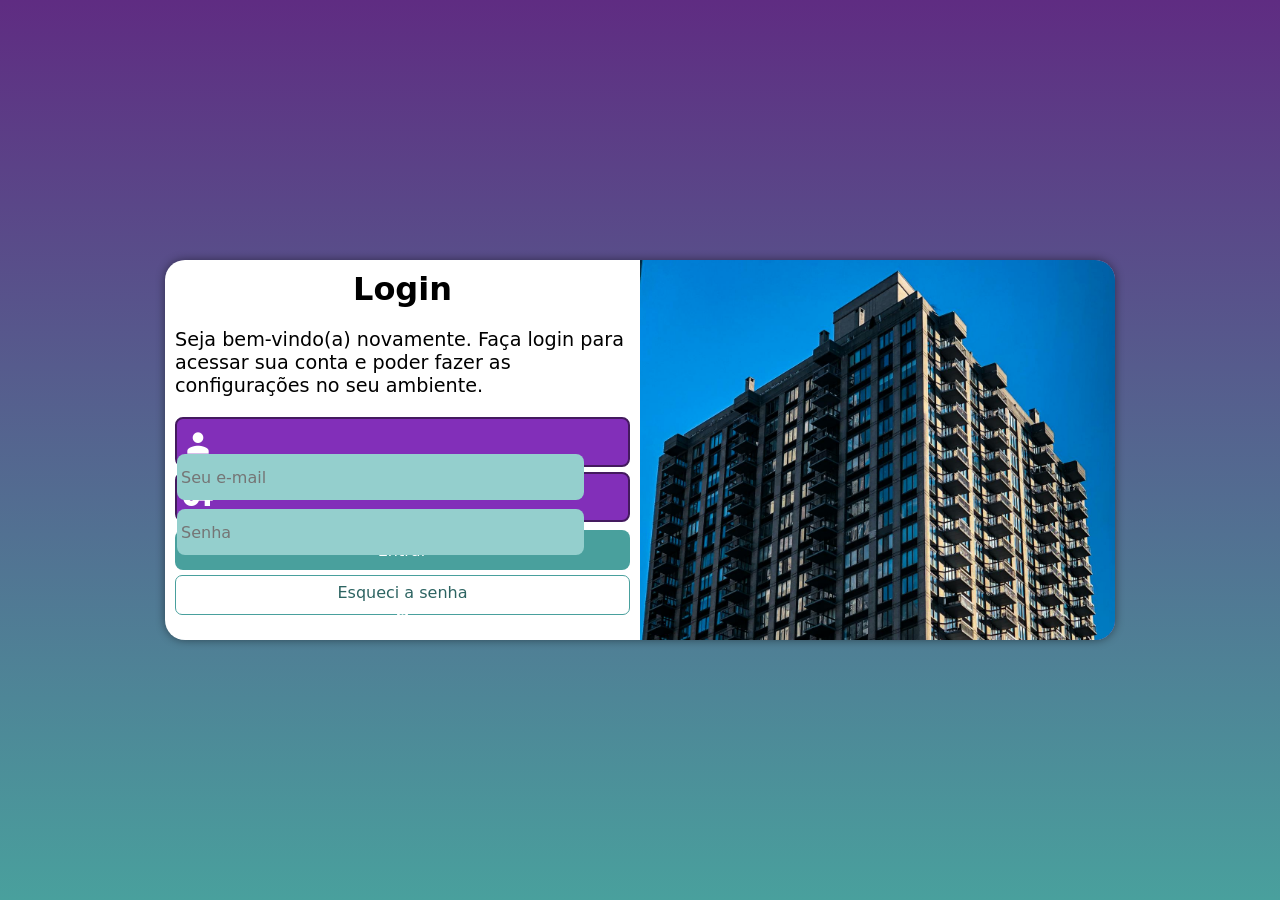
==== index.html @ b293b294 "archive" ====
<!DOCTYPE html>
<html lang="pt-br">
<head>
    <meta charset="UTF-8">
    <meta name="viewport" content="width=device-width, initial-scale=1.0">
    <title>Login</title>
    <link href="https://fonts.googleapis.com/icon?family=Material+Icons"
      rel="stylesheet">
    <link rel="stylesheet" href="estilos/style.css">
    <link rel="stylesheet" href="estilos/media-query.css">
</head>
<body>
    <main>
        <section id="login">
            <div id="img">
                
            </div>
            <div id="form">
                <h1>Login</h1>
                <p>Seja bem-vindo(a) novamente. Faça login para acessar sua conta e poder fazer as configurações no seu ambiente.</p>
                <form action="login.php" method="post" autocomplete="on">
                    <div class="campo">
                        <span class="material-icons">person</span>
                        <input type="email" name="login" id="ilogin" placeholder="Seu e-mail" autocomplete="email" required maxlength="30" class="input">
                        <label for="ilogin">Login</label>
                    </div>
                    <div class="campo">
                        <span class="material-icons">vpn_key</span>
                        <input type="password" name="senha" id="isenha" autocomplete="current-password" required maxlength="20" minlength="8" class="input" placeholder="Senha">
                        <label for="isenha">Senha</label>
                    </div>
                    <input type="submit" value="Entrar">
                    <a href="esqueci.html" class="botao">
                        <p>Esqueci a senha</p> <i class="material-icons">mail</i>
                    </a>
                </form>
            </div>
        </section>
    </main>
</body>
</html>
---- estilos/style.css ----
@charset "UTF-8";

/* 
    Paleta de cores
    Verde: #49a09d
    Lilás: #5f2c82
*/

* {
    font-family: system-ui, -apple-system, BlinkMacSystemFont, 'Segoe UI', Roboto, Oxygen, Ubuntu, Cantarell, 'Open Sans', 'Helvetica Neue', sans-serif;
    padding: 0px;
    margin: 0px;
    box-sizing: border-box;
}

body, html {
    background-color: #5f2c82;
    height: 100vh;
    width: 100vw;
}

main {
    position: relative;
    height: 100vh;
    width: 100vw;
}

section#login {
    position: absolute;
    top: 50%;
    left: 50%;
    overflow: hidden;

    background-color: white;
    width: 260px;
    height: 515px;
    border-radius: 20px;
    box-shadow: 0px 0px 10px rgba(0, 0, 0, 0.450);

    transform: translate(-50%, -50%);
    transition: width .3s height .3s;
    transition-timing-function: ease;
}

section#login > div#img {
    background: #5f2c82 url(../imagens/pexels-marcela-toledo-5610083.jpg) no-repeat;
    background-size: cover;
    height: 200px;
    display: block;
}

section#login > div#form {
    padding: 10px;
    display: block;
}

div#form > h1 {
    text-align: center;
    margin-bottom: 10px;
}

div#form > p {
    font-size: 0.8em;
}

form > div.campo {
    background-color: #822fb9;
    border: 2px solid #441a5f;
    width: 100%;
    display: block;
    height: 50px;
    border-radius: 8px;
    margin: 5px 0px;
}

div.campo > label {
    display: none;
}

form > input[type=submit] {
    display: block;
    font-size: 1em;
    width: 100%;
    height: 40px;
    background-color: #49a09d;
    color: white;
    border: none;
    border-radius: 8px;
    margin-top: 8px;
    cursor: pointer;
}

form > input[type=submit]:hover {
    background-color: #2d6462;
}

form > a.botao {
    display: block;
    text-align: center;
    font-size: 1em;
    width: 100%;
    height: 40px;
    padding-top: 7px;
    margin-top: 5px;
    background-color: white;
    color: #2d6462;
    border: 1px solid #49a09d;
    border-radius: 7px;
    text-decoration: none;
}

form > a.botao:hover {
    background-color: #6cd3cf;
}

form > a.botao > i {
    font-size: 0.8em;
}

.material-icons {
    color: white;
    font-size: 2em;
    width: 40px;
    padding: 5px;
    margin-top: 3px;
}

div.campo > input {
    background-color: #94cfcd;
    font-size: 1em;
    width: calc(100% - 44.5px);
    height: 100%;
    border-radius: 8px;
    border: 0px;
    padding: 4px;
    transform: translateY(-10px);
}

div.campo > input:focus-within {
    background-color: white;
}
---- estilos/media-query.css ----
@charset "UTF-8";

@media screen and (min-width: 768px) and (max-width: 992px) {
    body {
        background-image: linear-gradient(to top, #49a09d, #5f2c82);
    }
    
    section#login {
        width: 80vw;
        height: 300px;
    }

    section#login > div#img {
        float: left;
        width: 30%;
        height: 100%;
    }

    section#login > div#form {
        float: right;
        width: 70%;
    }
}

@media screen and (min-width: 992px) {
    body {
        background-image: linear-gradient(to top, #49a09d, #5f2c82);
    }
    
    section#login {
        width: 950px;
        height: 380px;
    }

    section#login > div#img {
        float: right;
        width: 50%;
        height: 100%;
    }

    section#login > div#form {
        float: left;
        width: 50%;
    }

    div#form > h1 {
        font-size: 2em;
    }

    div#form > p {
        font-size: 1.2em;
        margin: 20px 0px;
    }
}
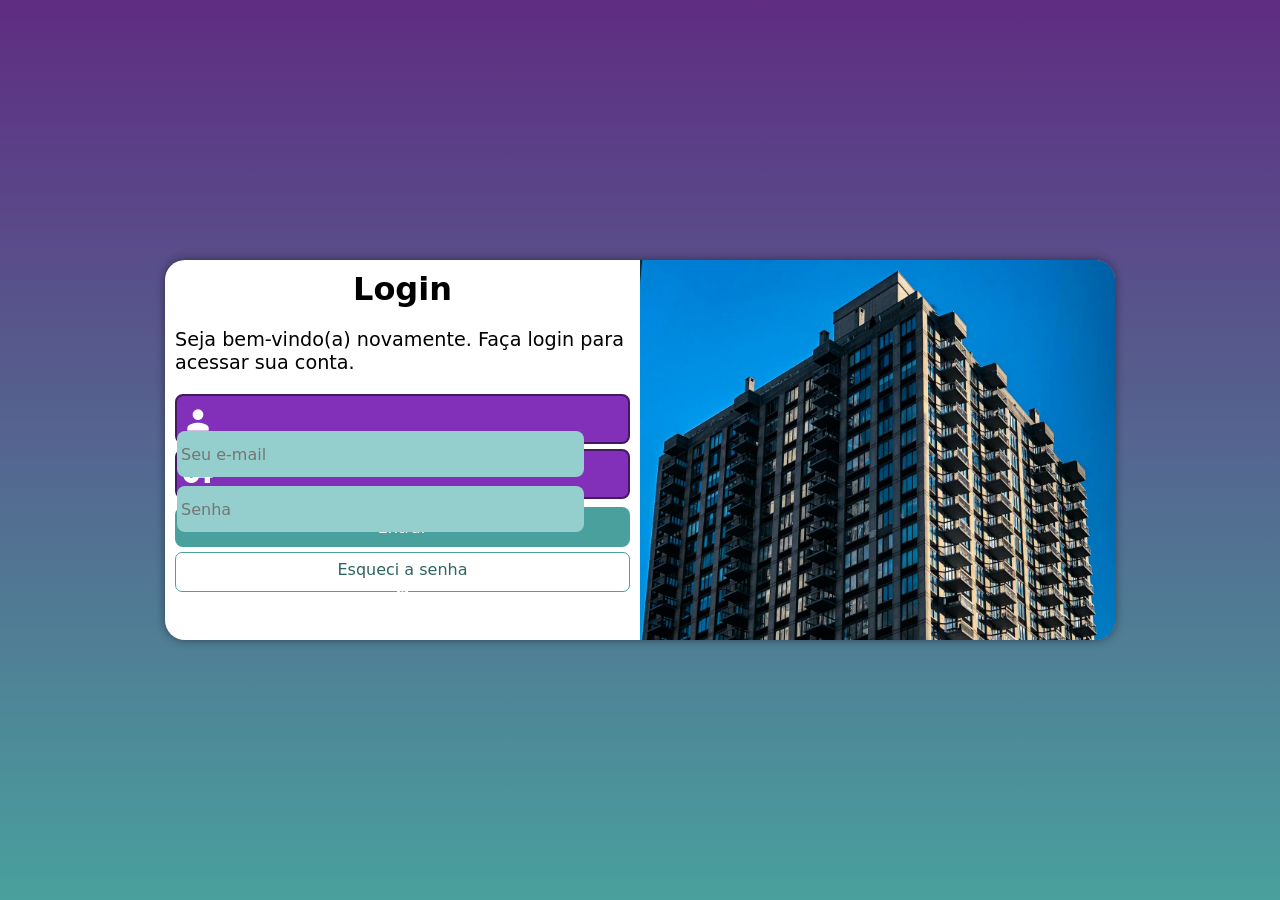
==== commit 636224b4: "Descr" ====
--- a/index.html
+++ b/index.html
@@ -17,7 +17,7 @@
             </div>
             <div id="form">
                 <h1>Login</h1>
-                <p>Seja bem-vindo(a) novamente. Faça login para acessar sua conta e poder fazer as configurações no seu ambiente.</p>
+                <p>Seja bem-vindo(a) novamente. Faça login para acessar sua conta.</p>
                 <form action="login.php" method="post" autocomplete="on">
                     <div class="campo">
                         <span class="material-icons">person</span>
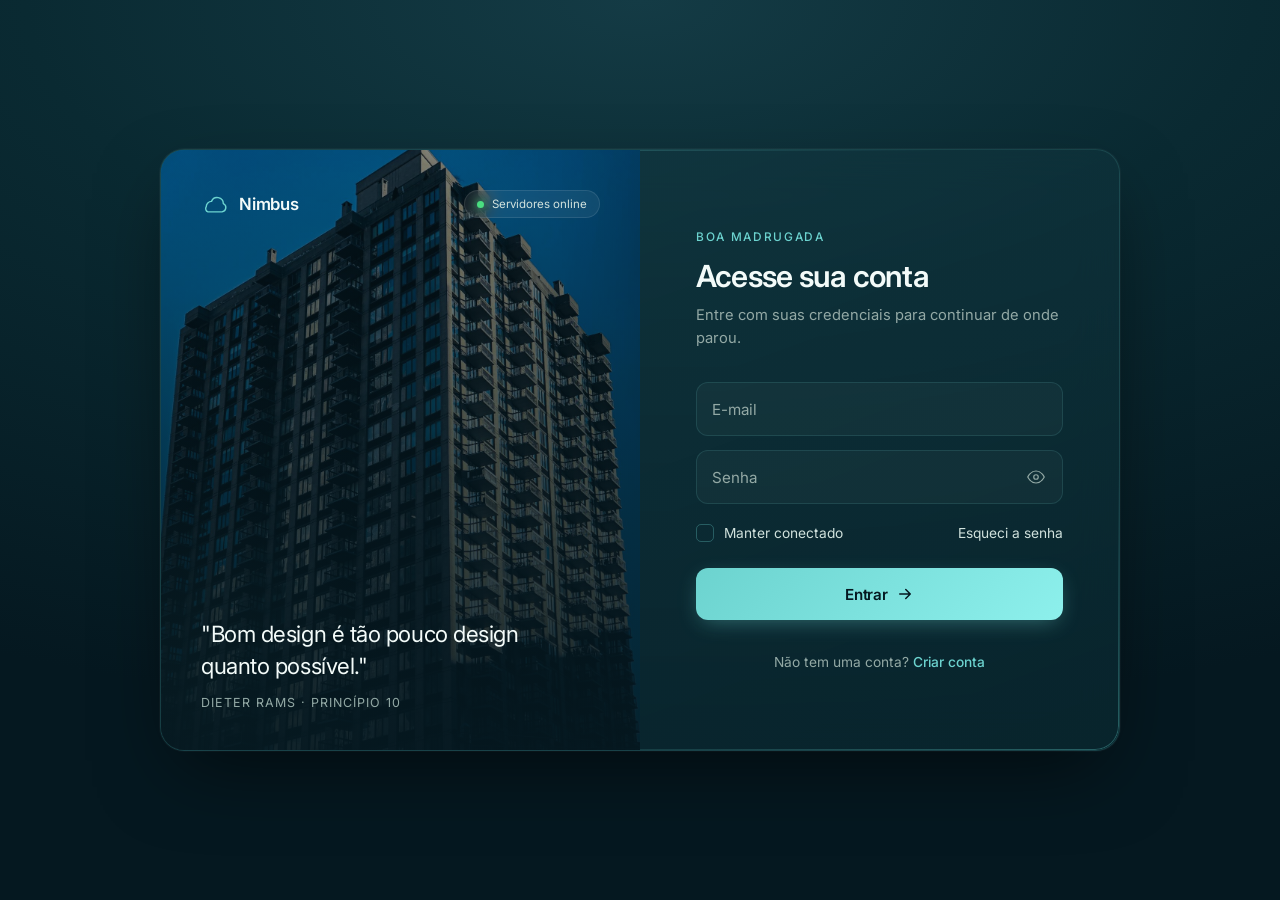
==== commit 4926fcc6: "feat: Melhorias no projeto para uma estilização mais moderna e coerente com o mercado atual" ====
--- a/index.html
+++ b/index.html
@@ -3,39 +3,107 @@
 <head>
     <meta charset="UTF-8">
     <meta name="viewport" content="width=device-width, initial-scale=1.0">
-    <title>Login</title>
-    <link href="https://fonts.googleapis.com/icon?family=Material+Icons"
-      rel="stylesheet">
+    <meta name="description" content="Acesse sua conta com segurança">
+    <meta name="theme-color" content="#061a20">
+    <title>Entrar — Nimbus</title>
+    <link rel="preconnect" href="https://fonts.googleapis.com">
+    <link rel="preconnect" href="https://fonts.gstatic.com" crossorigin>
+    <link href="https://fonts.googleapis.com/css2?family=Inter:wght@300;400;500;600;700&display=swap" rel="stylesheet">
     <link rel="stylesheet" href="estilos/style.css">
     <link rel="stylesheet" href="estilos/media-query.css">
 </head>
 <body>
-    <main>
-        <section id="login">
-            <div id="img">
-                
-            </div>
-            <div id="form">
-                <h1>Login</h1>
-                <p>Seja bem-vindo(a) novamente. Faça login para acessar sua conta.</p>
-                <form action="login.php" method="post" autocomplete="on">
-                    <div class="campo">
-                        <span class="material-icons">person</span>
-                        <input type="email" name="login" id="ilogin" placeholder="Seu e-mail" autocomplete="email" required maxlength="30" class="input">
-                        <label for="ilogin">Login</label>
+    <div class="aurora" aria-hidden="true">
+        <span class="orb orb--a"></span>
+        <span class="orb orb--b"></span>
+        <span class="orb orb--c"></span>
+        <div class="grid"></div>
+    </div>
+
+    <main class="shell">
+        <section class="card" aria-label="Acesso à conta">
+            <aside class="brand">
+                <div class="brand__overlay" aria-hidden="true"></div>
+                <header class="brand__head">
+                    <a href="#" class="logo" aria-label="Nimbus, página inicial">
+                        <svg viewBox="0 0 32 32" aria-hidden="true">
+                            <path d="M6 19a6 6 0 016-6 7 7 0 0113.5 2.5A5 5 0 0124 25H8a4 4 0 01-2-6z" fill="none" stroke="currentColor" stroke-width="1.6" stroke-linejoin="round"/>
+                        </svg>
+                        <span>Nimbus</span>
+                    </a>
+                    <span class="badge"><span class="dot"></span>Servidores online</span>
+                </header>
+                <footer class="brand__foot">
+                    <p class="brand__quote">"Bom design é tão pouco design quanto possível."</p>
+                    <p class="brand__author">Dieter Rams · Princípio 10</p>
+                </footer>
+            </aside>
+
+            <div class="panel">
+                <header class="panel__head">
+                    <p class="eyebrow" id="greeting">Bem-vindo de volta</p>
+                    <h1>Acesse sua conta</h1>
+                    <p class="lead">Entre com suas credenciais para continuar de onde parou.</p>
+                </header>
+
+                <form class="form" id="loginForm" action="login.php" method="post" autocomplete="on">
+                    <div class="field">
+                        <input type="email" id="email" name="login" class="field__input" placeholder=" " required maxlength="60" autocomplete="email" spellcheck="false">
+                        <label class="field__label" for="email">E-mail</label>
+                        <span class="field__check" aria-hidden="true">
+                            <svg viewBox="0 0 24 24" fill="none">
+                                <path d="M5 12l4 4 10-10" stroke="currentColor" stroke-width="2.4" stroke-linecap="round" stroke-linejoin="round"/>
+                            </svg>
+                        </span>
                     </div>
-                    <div class="campo">
-                        <span class="material-icons">vpn_key</span>
-                        <input type="password" name="senha" id="isenha" autocomplete="current-password" required maxlength="20" minlength="8" class="input" placeholder="Senha">
-                        <label for="isenha">Senha</label>
+
+                    <div class="field">
+                        <input type="password" id="senha" name="senha" class="field__input" placeholder=" " required minlength="8" maxlength="32" autocomplete="current-password">
+                        <label class="field__label" for="senha">Senha</label>
+                        <button type="button" class="field__toggle" id="togglePass" aria-label="Mostrar senha" aria-pressed="false">
+                            <svg class="icon-eye" viewBox="0 0 24 24" fill="none" aria-hidden="true">
+                                <path d="M1 12s4-8 11-8 11 8 11 8-4 8-11 8S1 12 1 12z" stroke="currentColor" stroke-width="1.6" stroke-linejoin="round"/>
+                                <circle cx="12" cy="12" r="3" stroke="currentColor" stroke-width="1.6"/>
+                            </svg>
+                            <svg class="icon-eye-off" viewBox="0 0 24 24" fill="none" aria-hidden="true">
+                                <path d="M3 3l18 18M10.6 6.1A9 9 0 0112 6c7 0 11 6 11 6a18 18 0 01-3.1 4.1M6.1 6.1A18 18 0 001 12s4 8 11 8a10.7 10.7 0 005.4-1.4M9.9 9.9a3 3 0 004.2 4.2" stroke="currentColor" stroke-width="1.6" stroke-linejoin="round"/>
+                            </svg>
+                        </button>
+                        <p class="field__warning" role="status">
+                            <svg viewBox="0 0 24 24" fill="none" aria-hidden="true">
+                                <path d="M12 4l-7 7h4v6h6v-6h4l-7-7zM5 21h14" stroke="currentColor" stroke-width="1.6" stroke-linejoin="round" stroke-linecap="round"/>
+                            </svg>
+                            Caps Lock está ativado
+                        </p>
                     </div>
-                    <input type="submit" value="Entrar">
-                    <a href="esqueci.html" class="botao">
-                        <p>Esqueci a senha</p> <i class="material-icons">mail</i>
-                    </a>
+
+                    <div class="row">
+                        <label class="check">
+                            <input type="checkbox" name="lembrar">
+                            <span class="check__box" aria-hidden="true">
+                                <svg viewBox="0 0 24 24" fill="none">
+                                    <path d="M5 12l4 4 10-10" stroke="currentColor" stroke-width="3" stroke-linecap="round" stroke-linejoin="round"/>
+                                </svg>
+                            </span>
+                            <span>Manter conectado</span>
+                        </label>
+                        <a href="esqueci.html" class="link">Esqueci a senha</a>
+                    </div>
+
+                    <button type="submit" class="submit" id="submitBtn">
+                        <span class="submit__text">Entrar</span>
+                        <svg class="submit__arrow" viewBox="0 0 24 24" fill="none" aria-hidden="true">
+                            <path d="M5 12h14M13 6l6 6-6 6" stroke="currentColor" stroke-width="2" stroke-linecap="round" stroke-linejoin="round"/>
+                        </svg>
+                        <span class="submit__spin" aria-hidden="true"></span>
+                    </button>
+
+                    <p class="signup">Não tem uma conta? <a href="#" class="link link--accent">Criar conta</a></p>
                 </form>
             </div>
         </section>
     </main>
+
+    <script src="script.js" defer></script>
 </body>
-</html>+</html>
--- a/estilos/style.css
+++ b/estilos/style.css
@@ -1,141 +1,516 @@
 @charset "UTF-8";
 
-/* 
-    Paleta de cores
-    Verde: #49a09d
-    Lilás: #5f2c82
+/*
+    Paleta — evolução da identidade original
+    Base:    #061a20 → #0a2a32 → #143b45
+    Teal:    #205c5c · #49a09d · #6cd3cf · #8df0ec
 */
 
-* {
-    font-family: system-ui, -apple-system, BlinkMacSystemFont, 'Segoe UI', Roboto, Oxygen, Ubuntu, Cantarell, 'Open Sans', 'Helvetica Neue', sans-serif;
-    padding: 0px;
-    margin: 0px;
+:root {
+    --bg-1: #051820;
+    --bg-2: #0a2a32;
+    --bg-3: #143b45;
+    --teal-1: #205c5c;
+    --teal-2: #49a09d;
+    --teal-3: #6cd3cf;
+    --teal-glow: #8df0ec;
+    --ink-1: #f3fbf9;
+    --ink-2: #d1e2dd;
+    --ink-3: #93a9a5;
+    --ink-4: #5a716d;
+    --line: rgba(108, 211, 207, 0.14);
+    --line-strong: rgba(108, 211, 207, 0.3);
+    --warn: #f3b961;
+    --shadow: 0 30px 80px -20px rgba(0, 0, 0, 0.6), 0 0 0 1px rgba(255, 255, 255, 0.04);
+    --ease: cubic-bezier(0.22, 0.61, 0.36, 1);
+}
+
+*, *::before, *::after {
     box-sizing: border-box;
-}
-
-body, html {
-    background-color: #5f2c82;
-    height: 100vh;
-    width: 100vw;
-}
-
-main {
+    margin: 0;
+    padding: 0;
+}
+
+html, body {
+    height: 100%;
+    font-family: 'Inter', system-ui, -apple-system, BlinkMacSystemFont, 'Segoe UI', Roboto, sans-serif;
+    color: var(--ink-2);
+    background: radial-gradient(120% 80% at 50% 0%, var(--bg-3) 0%, var(--bg-2) 40%, var(--bg-1) 100%);
+    background-attachment: fixed;
+    overflow-x: hidden;
+    -webkit-font-smoothing: antialiased;
+    text-rendering: optimizeLegibility;
+}
+
+button { font: inherit; color: inherit; background: none; border: 0; cursor: pointer; }
+a { color: inherit; text-decoration: none; }
+
+/* ============== Aurora background ============== */
+.aurora {
+    position: fixed;
+    inset: 0;
+    z-index: -1;
+    overflow: hidden;
+    pointer-events: none;
+    transition: transform 0.4s ease-out;
+    will-change: transform;
+}
+
+.orb {
+    position: absolute;
+    border-radius: 50%;
+    filter: blur(80px);
+    opacity: 0.5;
+    animation: float 18s ease-in-out infinite;
+    will-change: transform;
+}
+
+.orb--a {
+    width: 480px; height: 480px;
+    background: radial-gradient(circle, var(--teal-3), transparent 60%);
+    top: -140px; left: -120px;
+}
+
+.orb--b {
+    width: 560px; height: 560px;
+    background: radial-gradient(circle, var(--teal-2), transparent 60%);
+    bottom: -200px; right: -140px;
+    animation-delay: -6s;
+}
+
+.orb--c {
+    width: 340px; height: 340px;
+    background: radial-gradient(circle, #2a8e8a, transparent 60%);
+    top: 38%; left: 42%;
+    opacity: 0.25;
+    animation-delay: -12s;
+}
+
+@keyframes float {
+    0%, 100% { transform: translate(0, 0) scale(1); }
+    33%      { transform: translate(40px, -30px) scale(1.05); }
+    66%      { transform: translate(-30px, 40px) scale(0.95); }
+}
+
+.grid {
+    position: absolute;
+    inset: 0;
+    background-image:
+        linear-gradient(rgba(108, 211, 207, 0.05) 1px, transparent 1px),
+        linear-gradient(90deg, rgba(108, 211, 207, 0.05) 1px, transparent 1px);
+    background-size: 64px 64px;
+    -webkit-mask-image: radial-gradient(ellipse 70% 60% at 50% 50%, black 30%, transparent 80%);
+            mask-image: radial-gradient(ellipse 70% 60% at 50% 50%, black 30%, transparent 80%);
+}
+
+/* ============== Shell ============== */
+.shell {
+    min-height: 100vh;
+    display: grid;
+    place-items: center;
+    padding: 24px;
+}
+
+/* ============== Card ============== */
+.card {
+    width: min(960px, 100%);
+    display: grid;
+    grid-template-columns: 1fr 1fr;
+    background: linear-gradient(160deg, rgba(20, 59, 69, 0.55), rgba(10, 42, 50, 0.7));
+    border: 1px solid var(--line);
+    border-radius: 24px;
+    overflow: hidden;
+    box-shadow: var(--shadow);
+    -webkit-backdrop-filter: blur(20px);
+            backdrop-filter: blur(20px);
     position: relative;
-    height: 100vh;
-    width: 100vw;
-}
-
-section#login {
+    isolation: isolate;
+    animation: cardIn 0.7s var(--ease) both;
+}
+
+.card::before {
+    content: '';
+    position: absolute;
+    inset: 0;
+    border-radius: 24px;
+    padding: 1px;
+    background: linear-gradient(160deg, var(--teal-3) 0%, transparent 30%, transparent 70%, var(--teal-2) 100%);
+    -webkit-mask: linear-gradient(#fff 0 0) content-box, linear-gradient(#fff 0 0);
+            mask: linear-gradient(#fff 0 0) content-box, linear-gradient(#fff 0 0);
+    -webkit-mask-composite: xor;
+            mask-composite: exclude;
+    opacity: 0.5;
+    pointer-events: none;
+}
+
+@keyframes cardIn {
+    from { opacity: 0; transform: translateY(24px) scale(0.98); }
+    to   { opacity: 1; transform: translateY(0) scale(1); }
+}
+
+/* ============== Brand panel ============== */
+.brand {
+    position: relative;
+    min-height: 600px;
+    padding: 40px;
+    color: var(--ink-1);
+    background: var(--bg-3) url(../imagens/pexels-marcela-toledo-5610083.jpg) center/cover no-repeat;
+    display: flex;
+    flex-direction: column;
+    justify-content: space-between;
+    overflow: hidden;
+}
+
+.brand__overlay {
+    position: absolute;
+    inset: 0;
+    background:
+        linear-gradient(180deg, rgba(5, 24, 32, 0.5) 0%, rgba(5, 24, 32, 0.78) 60%, rgba(5, 24, 32, 0.94) 100%),
+        radial-gradient(80% 60% at 0% 100%, rgba(108, 211, 207, 0.22), transparent 70%);
+    z-index: 1;
+}
+
+.brand__head, .brand__foot { position: relative; z-index: 2; }
+.brand__head {
+    display: flex;
+    align-items: center;
+    justify-content: space-between;
+    gap: 16px;
+}
+
+.logo {
+    display: inline-flex;
+    align-items: center;
+    gap: 10px;
+    font-weight: 600;
+    font-size: 1.05rem;
+    letter-spacing: -0.01em;
+    color: var(--ink-1);
+}
+
+.logo svg { width: 28px; height: 28px; color: var(--teal-3); }
+
+.badge {
+    display: inline-flex;
+    align-items: center;
+    gap: 8px;
+    padding: 6px 12px;
+    font-size: 0.72rem;
+    color: var(--ink-2);
+    background: rgba(255, 255, 255, 0.06);
+    border: 1px solid rgba(255, 255, 255, 0.1);
+    border-radius: 999px;
+    -webkit-backdrop-filter: blur(8px);
+            backdrop-filter: blur(8px);
+}
+
+.badge .dot {
+    width: 7px; height: 7px;
+    border-radius: 50%;
+    background: #4ade80;
+    box-shadow: 0 0 10px #4ade80;
+    animation: pulse 2s ease-in-out infinite;
+}
+
+@keyframes pulse {
+    50% { opacity: 0.55; transform: scale(0.92); }
+}
+
+.brand__quote {
+    font-size: 1.4rem;
+    font-weight: 400;
+    line-height: 1.4;
+    letter-spacing: -0.02em;
+    color: var(--ink-1);
+    max-width: 92%;
+}
+
+.brand__author {
+    margin-top: 14px;
+    font-size: 0.78rem;
+    color: var(--ink-3);
+    letter-spacing: 0.08em;
+    text-transform: uppercase;
+}
+
+/* ============== Form panel ============== */
+.panel {
+    padding: 56px 48px;
+    display: flex;
+    flex-direction: column;
+    justify-content: center;
+}
+
+.eyebrow {
+    font-size: 0.74rem;
+    font-weight: 500;
+    color: var(--teal-3);
+    letter-spacing: 0.14em;
+    text-transform: uppercase;
+    margin-bottom: 14px;
+}
+
+.panel__head h1 {
+    font-size: clamp(1.5rem, 1vw + 1.2rem, 1.9rem);
+    font-weight: 600;
+    letter-spacing: -0.025em;
+    color: var(--ink-1);
+    line-height: 1.2;
+}
+
+.lead {
+    margin-top: 10px;
+    font-size: 0.92rem;
+    color: var(--ink-3);
+    line-height: 1.55;
+}
+
+.form {
+    margin-top: 32px;
+    display: flex;
+    flex-direction: column;
+    gap: 14px;
+}
+
+/* ============== Fields ============== */
+.field { position: relative; }
+
+.field__input {
+    width: 100%;
+    height: 54px;
+    padding: 20px 48px 6px 16px;
+    font-size: 0.95rem;
+    color: var(--ink-1);
+    background: rgba(255, 255, 255, 0.03);
+    border: 1px solid var(--line);
+    border-radius: 12px;
+    outline: none;
+    caret-color: var(--teal-3);
+    font-family: inherit;
+    transition: border-color 0.25s var(--ease), background 0.25s var(--ease), box-shadow 0.25s var(--ease);
+}
+
+.field__input:hover { border-color: var(--line-strong); }
+.field__input:focus {
+    border-color: var(--teal-3);
+    background: rgba(255, 255, 255, 0.05);
+    box-shadow: 0 0 0 4px rgba(108, 211, 207, 0.12);
+}
+
+.field__input:-webkit-autofill {
+    -webkit-text-fill-color: var(--ink-1);
+    -webkit-box-shadow: 0 0 0 1000px rgba(20, 59, 69, 0.85) inset;
+    caret-color: var(--teal-3);
+    transition: background-color 5000s ease-in-out 0s;
+}
+
+.field__label {
     position: absolute;
     top: 50%;
-    left: 50%;
+    left: 16px;
+    transform: translateY(-50%);
+    font-size: 0.95rem;
+    color: var(--ink-3);
+    pointer-events: none;
+    transition: top 0.2s var(--ease), font-size 0.2s var(--ease), color 0.2s var(--ease), transform 0.2s var(--ease);
+}
+
+.field__input:focus + .field__label,
+.field__input:not(:placeholder-shown) + .field__label,
+.field__input:-webkit-autofill + .field__label {
+    top: 9px;
+    transform: translateY(0);
+    font-size: 0.7rem;
+    color: var(--teal-3);
+    letter-spacing: 0.03em;
+}
+
+.field__check {
+    position: absolute;
+    right: 16px;
+    top: 50%;
+    transform: translateY(-50%) scale(0.5);
+    opacity: 0;
+    color: var(--teal-3);
+    transition: opacity 0.25s var(--ease), transform 0.3s var(--ease);
+    pointer-events: none;
+    display: grid;
+    place-items: center;
+}
+.field__check svg { width: 18px; height: 18px; display: block; }
+
+.field.is-valid .field__check {
+    opacity: 1;
+    transform: translateY(-50%) scale(1);
+}
+
+.field__toggle {
+    position: absolute;
+    right: 8px;
+    top: 50%;
+    transform: translateY(-50%);
+    width: 38px; height: 38px;
+    display: grid;
+    place-items: center;
+    color: var(--ink-3);
+    border-radius: 8px;
+    transition: color 0.2s var(--ease), background 0.2s var(--ease);
+}
+.field__toggle:hover {
+    color: var(--teal-3);
+    background: rgba(108, 211, 207, 0.08);
+}
+.field__toggle:focus-visible {
+    outline: 2px solid var(--teal-3);
+    outline-offset: 2px;
+}
+.field__toggle svg { width: 18px; height: 18px; }
+.field__toggle .icon-eye-off { display: none; }
+.field__toggle[aria-pressed="true"] .icon-eye { display: none; }
+.field__toggle[aria-pressed="true"] .icon-eye-off { display: block; color: var(--teal-3); }
+
+.field__warning {
+    display: none;
+    margin-top: 8px;
+    padding-left: 16px;
+    font-size: 0.78rem;
+    color: var(--warn);
+    align-items: center;
+    gap: 6px;
+}
+.field__warning svg { width: 14px; height: 14px; flex-shrink: 0; }
+.field.caps-on .field__warning { display: flex; }
+
+/* ============== Row: remember + forgot ============== */
+.row {
+    display: flex;
+    align-items: center;
+    justify-content: space-between;
+    margin-top: 6px;
+    flex-wrap: wrap;
+    gap: 12px;
+}
+
+.check {
+    display: inline-flex;
+    align-items: center;
+    gap: 10px;
+    font-size: 0.86rem;
+    color: var(--ink-2);
+    cursor: pointer;
+    user-select: none;
+}
+
+.check input {
+    position: absolute;
+    opacity: 0;
+    width: 1px; height: 1px;
+    pointer-events: none;
+}
+
+.check__box {
+    width: 18px; height: 18px;
+    border: 1.5px solid var(--line-strong);
+    border-radius: 5px;
+    display: grid;
+    place-items: center;
+    color: var(--bg-1);
+    background: transparent;
+    transition: all 0.2s var(--ease);
+}
+.check__box svg {
+    width: 12px; height: 12px;
+    opacity: 0;
+    transform: scale(0.5);
+    transition: all 0.2s var(--ease);
+}
+.check input:checked + .check__box {
+    background: var(--teal-3);
+    border-color: var(--teal-3);
+}
+.check input:checked + .check__box svg { opacity: 1; transform: scale(1); }
+.check input:focus-visible + .check__box {
+    box-shadow: 0 0 0 4px rgba(108, 211, 207, 0.18);
+}
+
+.link {
+    font-size: 0.86rem;
+    color: var(--ink-2);
+    transition: color 0.2s var(--ease);
+}
+.link:hover { color: var(--teal-3); }
+.link--accent { color: var(--teal-3); font-weight: 500; }
+.link--accent:hover { color: var(--teal-glow); }
+
+/* ============== Submit ============== */
+.submit {
+    position: relative;
+    margin-top: 12px;
+    height: 52px;
+    display: inline-flex;
+    align-items: center;
+    justify-content: center;
+    gap: 8px;
+    font-size: 0.95rem;
+    font-weight: 600;
+    letter-spacing: -0.005em;
+    color: var(--bg-1);
+    background: linear-gradient(135deg, var(--teal-3) 0%, var(--teal-glow) 100%);
+    border-radius: 12px;
     overflow: hidden;
-
-    background-color: white;
-    width: 260px;
-    height: 515px;
-    border-radius: 20px;
-    box-shadow: 0px 0px 10px rgba(0, 0, 0, 0.450);
-
-    transform: translate(-50%, -50%);
-    transition: width .3s height .3s;
-    transition-timing-function: ease;
-}
-
-section#login > div#img {
-    background: #5f2c82 url(../imagens/pexels-marcela-toledo-5610083.jpg) no-repeat;
-    background-size: cover;
-    height: 200px;
-    display: block;
-}
-
-section#login > div#form {
-    padding: 10px;
-    display: block;
-}
-
-div#form > h1 {
+    box-shadow: 0 6px 22px -6px rgba(108, 211, 207, 0.45);
+    transition: transform 0.15s var(--ease), box-shadow 0.25s var(--ease), filter 0.25s var(--ease);
+}
+.submit::after {
+    content: '';
+    position: absolute;
+    inset: 0;
+    background: linear-gradient(135deg, transparent 0%, rgba(255, 255, 255, 0.18) 50%, transparent 100%);
+    transform: translateX(-100%);
+    transition: transform 0.6s var(--ease);
+}
+.submit:hover { box-shadow: 0 12px 32px -6px rgba(108, 211, 207, 0.55); }
+.submit:hover::after { transform: translateX(100%); }
+.submit:active { transform: translateY(1px); }
+.submit:focus-visible { outline: 2px solid var(--teal-glow); outline-offset: 3px; }
+.submit:disabled { cursor: progress; filter: saturate(0.85); }
+
+.submit__text, .submit__arrow { position: relative; z-index: 1; transition: opacity 0.2s var(--ease); }
+.submit__arrow {
+    width: 18px; height: 18px;
+    transition: transform 0.25s var(--ease), opacity 0.2s var(--ease);
+}
+.submit:hover .submit__arrow { transform: translateX(3px); }
+
+.submit__spin {
+    position: absolute;
+    width: 22px; height: 22px;
+    border: 2.5px solid rgba(6, 26, 32, 0.25);
+    border-top-color: var(--bg-1);
+    border-radius: 50%;
+    opacity: 0;
+    z-index: 1;
+    animation: spin 0.9s linear infinite;
+}
+
+.submit.is-loading .submit__text,
+.submit.is-loading .submit__arrow { opacity: 0; }
+.submit.is-loading .submit__spin { opacity: 1; }
+
+@keyframes spin { to { transform: rotate(360deg); } }
+
+.signup {
+    margin-top: 20px;
     text-align: center;
-    margin-bottom: 10px;
-}
-
-div#form > p {
-    font-size: 0.8em;
-}
-
-form > div.campo {
-    background-color: #822fb9;
-    border: 2px solid #441a5f;
-    width: 100%;
-    display: block;
-    height: 50px;
-    border-radius: 8px;
-    margin: 5px 0px;
-}
-
-div.campo > label {
-    display: none;
-}
-
-form > input[type=submit] {
-    display: block;
-    font-size: 1em;
-    width: 100%;
-    height: 40px;
-    background-color: #49a09d;
-    color: white;
-    border: none;
-    border-radius: 8px;
-    margin-top: 8px;
-    cursor: pointer;
-}
-
-form > input[type=submit]:hover {
-    background-color: #2d6462;
-}
-
-form > a.botao {
-    display: block;
-    text-align: center;
-    font-size: 1em;
-    width: 100%;
-    height: 40px;
-    padding-top: 7px;
-    margin-top: 5px;
-    background-color: white;
-    color: #2d6462;
-    border: 1px solid #49a09d;
-    border-radius: 7px;
-    text-decoration: none;
-}
-
-form > a.botao:hover {
-    background-color: #6cd3cf;
-}
-
-form > a.botao > i {
-    font-size: 0.8em;
-}
-
-.material-icons {
-    color: white;
-    font-size: 2em;
-    width: 40px;
-    padding: 5px;
-    margin-top: 3px;
-}
-
-div.campo > input {
-    background-color: #94cfcd;
-    font-size: 1em;
-    width: calc(100% - 44.5px);
-    height: 100%;
-    border-radius: 8px;
-    border: 0px;
-    padding: 4px;
-    transform: translateY(-10px);
-}
-
-div.campo > input:focus-within {
-    background-color: white;
-}+    font-size: 0.86rem;
+    color: var(--ink-3);
+}
+
+/* ============== Reduced motion ============== */
+@media (prefers-reduced-motion: reduce) {
+    .orb, .card, .badge .dot { animation: none; }
+    *, *::before, *::after {
+        transition-duration: 0.01ms !important;
+        animation-duration: 0.01ms !important;
+    }
+}
--- a/estilos/media-query.css
+++ b/estilos/media-query.css
@@ -1,54 +1,55 @@
 @charset "UTF-8";
 
-@media screen and (min-width: 768px) and (max-width: 992px) {
-    body {
-        background-image: linear-gradient(to top, #49a09d, #5f2c82);
-    }
-    
-    section#login {
-        width: 80vw;
-        height: 300px;
+/* Tablet e abaixo — empilha o card */
+@media (max-width: 880px) {
+    .card {
+        grid-template-columns: 1fr;
+        max-width: 480px;
     }
 
-    section#login > div#img {
-        float: left;
-        width: 30%;
-        height: 100%;
+    .brand {
+        min-height: 200px;
+        padding: 24px;
     }
 
-    section#login > div#form {
-        float: right;
-        width: 70%;
+    .brand__head { margin-bottom: 70px; }
+    .brand__quote { font-size: 1.05rem; max-width: 100%; }
+    .brand__author { font-size: 0.72rem; margin-top: 10px; }
+
+    .panel {
+        padding: 40px 32px;
     }
 }
 
-@media screen and (min-width: 992px) {
-    body {
-        background-image: linear-gradient(to top, #49a09d, #5f2c82);
-    }
-    
-    section#login {
-        width: 950px;
-        height: 380px;
+/* Mobile compacto */
+@media (max-width: 480px) {
+    .shell { padding: 16px; }
+
+    .card { border-radius: 18px; }
+
+    .brand {
+        min-height: 160px;
+        padding: 20px;
     }
 
-    section#login > div#img {
-        float: right;
-        width: 50%;
-        height: 100%;
+    .brand__head { margin-bottom: 0; }
+    .brand__foot { display: none; }
+    .badge { display: none; }
+
+    .panel {
+        padding: 32px 22px;
     }
 
-    section#login > div#form {
-        float: left;
-        width: 50%;
-    }
+    .panel__head h1 { font-size: 1.45rem; }
+    .lead { font-size: 0.86rem; }
 
-    div#form > h1 {
-        font-size: 2em;
-    }
+    .field__input { height: 50px; padding-top: 18px; }
+    .submit { height: 48px; }
 
-    div#form > p {
-        font-size: 1.2em;
-        margin: 20px 0px;
-    }
-}+    .row { gap: 8px; }
+}
+
+/* Telas muito largas — limita o conforto de leitura */
+@media (min-width: 1280px) {
+    .panel { padding: 64px 56px; }
+}
